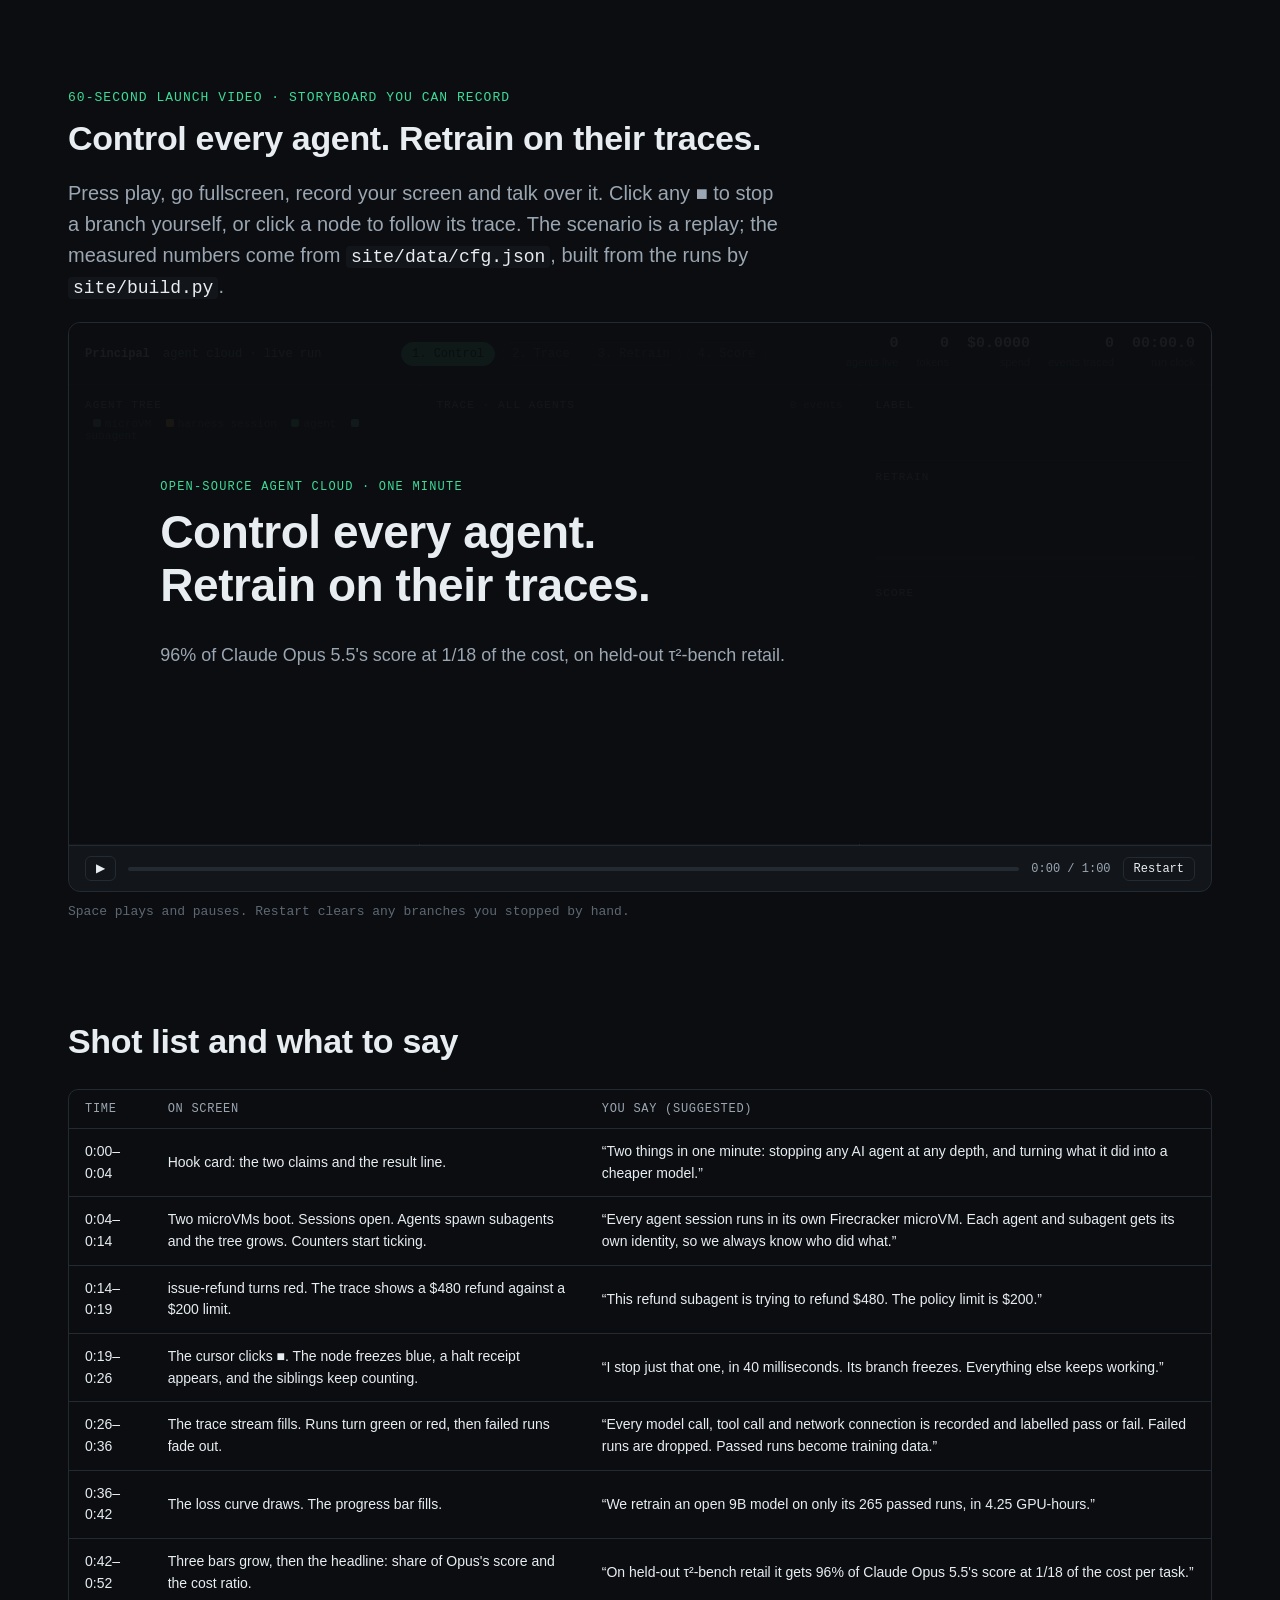
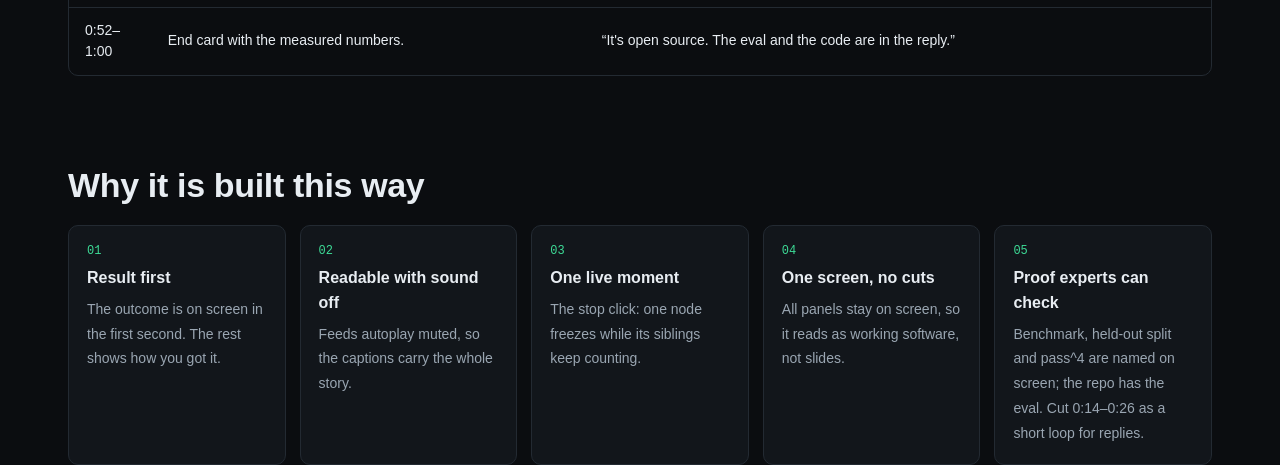
==== site/record.html @ 5d8c1bf6 "Site: investor page and 60-second run, generated from measured data site/build.py writes site/data/c" ====
<!doctype html>
<html lang="en">
<head>
  <meta charset="utf-8">
  <meta name="viewport" content="width=device-width, initial-scale=1">
  <title>Avos · 60-second launch video storyboard</title>
  <meta name="robots" content="noindex">
  <link rel="icon" href="data:image/svg+xml,%3Csvg xmlns=%22http://www.w3.org/2000/svg%22 viewBox=%220 0 16 16%22%3E%3Crect width=%2216%22 height=%2216%22 rx=%223%22 fill=%22%233ddc97%22/%3E%3C/svg%3E">
  <link rel="stylesheet" href="style.css">
</head>
<body>
<main>
  <section>
    <p class="eyebrow">60-second launch video · storyboard you can record</p>
    <h2>Control every agent. Retrain on their traces.</h2>
    <p class="lede">Press play, go fullscreen, record your screen and talk over it. Click any ■ to stop a branch yourself,
      or click a node to follow its trace. The scenario is a replay; the measured numbers come from <code>site/data/cfg.json</code>, built from the runs by <code>site/build.py</code>.</p>
    <div id="player"></div>
    <p class="hint">Space plays and pauses. Restart clears any branches you stopped by hand.</p>
  </section>
  <section>
    <h2>Shot list and what to say</h2>
    <div class="table-wrap"><table id="shots"></table></div>
  </section>
  <section class="approach">
    <h2>Why it is built this way</h2>
    <ol class="steps">
      <li><b>Result first</b><span>The outcome is on screen in the first second. The rest shows how you got it.</span></li>
      <li><b>Readable with sound off</b><span>Feeds autoplay muted, so the captions carry the whole story.</span></li>
      <li><b>One live moment</b><span>The stop click: one node freezes while its siblings keep counting.</span></li>
      <li><b>One screen, no cuts</b><span>All panels stay on screen, so it reads as working software, not slides.</span></li>
      <li><b>Proof experts can check</b><span>Benchmark, held-out split and pass^4 are named on screen; the repo has the eval. Cut 0:14–0:26 as a short loop for replies.</span></li>
    </ol>
  </section>
</main>
<script type="module">
  import { mount } from "./player.js";
  const c = await (await fetch("data/cfg.json")).json(), s = c.score;
  const X = Math.round(s.x.value * 100), Y = Math.round(s.y.value);
  const rows = [
    ["0:00–0:04", "Hook card: the two claims and the result line.", "“Two things in one minute: stopping any AI agent at any depth, and turning what it did into a cheaper model.”"],
    ["0:04–0:14", "Two microVMs boot. Sessions open. Agents spawn subagents and the tree grows. Counters start ticking.", "“Every agent session runs in its own Firecracker microVM. Each agent and subagent gets its own identity, so we always know who did what.”"],
    ["0:14–0:19", "issue-refund turns red. The trace shows a $480 refund against a $200 limit.", "“This refund subagent is trying to refund $480. The policy limit is $200.”"],
    ["0:19–0:26", "The cursor clicks ■. The node freezes blue, a halt receipt appears, and the siblings keep counting.", `“I stop just that one, in ${c.control.stop_ms_median} milliseconds. Its branch freezes. Everything else keeps working.”`],
    ["0:26–0:36", "The trace stream fills. Runs turn green or red, then failed runs fade out.", "“Every model call, tool call and network connection is recorded and labelled pass or fail. Failed runs are dropped. Passed runs become training data.”"],
    ["0:36–0:42", "The loss curve draws. The progress bar fills.", `“We retrain an open 9B model on only its ${c.retrain.runs} passed runs, in ${c.retrain.gpu_hours} GPU-hours.”`],
    ["0:42–0:52", "Three bars grow, then the headline: share of Opus's score and the cost ratio.", `“On held-out τ²-bench retail it gets ${X}% of Claude Opus 5.5's score at 1/${Y} of the cost per task.”`],
    ["0:52–1:00", "End card with the measured numbers.", "“It's open source. The eval and the code are in the reply.”"],
  ];
  document.getElementById("shots").innerHTML = `<thead><tr><th>Time</th><th>On screen</th><th>You say (suggested)</th></tr></thead><tbody>${rows.map(r => `<tr>${r.map(x => `<td style="white-space:normal;font-family:var(--sans)">${x}</td>`).join("")}</tr>`).join("")}</tbody>`;
  mount(document.getElementById("player"));
</script>
</body>
</html>
---- site/style.css ----
:root {
  --ink: #0b0d10; --panel: #12161b; --line: #232a32; --fg: #e8edf2; --fg2: #9aa6b2; --fg3: #5d6874;
  --live: #3ddc97; --halt: #5aa9ff; --bad: #ff5d5d; --opus: #c9a0ff; --mono: ui-monospace, "SF Mono", Menlo, Consolas, monospace;
  --sans: ui-sans-serif, -apple-system, "Segoe UI", Inter, Roboto, sans-serif;
}
* { box-sizing: border-box; }
[hidden] { display: none !important; }
html { scroll-behavior: smooth; }
body { margin: 0; background: var(--ink); color: var(--fg); font: 16px/1.55 var(--sans); }
a { color: inherit; }
code { font: 0.9em var(--mono); color: var(--fg); background: var(--panel); padding: 1px 5px; border-radius: 4px; }
h1, h2, h3 { line-height: 1.15; margin: 0 0 0.6em; }
h2 { font-size: clamp(24px, 3vw, 34px); letter-spacing: -0.01em; }

.nav { position: sticky; top: 0; z-index: 10; display: flex; justify-content: space-between; align-items: center;
  padding: 14px clamp(16px, 4vw, 48px); background: rgba(11, 13, 16, 0.85); backdrop-filter: blur(8px); border-bottom: 1px solid var(--line); }
.brand { font: 600 14px var(--mono); letter-spacing: 0.14em; text-transform: uppercase; text-decoration: none; }
.nav nav { display: flex; gap: 22px; font: 13px var(--mono); color: var(--fg2); }
.nav nav a { text-decoration: none; } .nav nav a:hover { color: var(--fg); }
.nav .gh { color: var(--fg); border: 1px solid var(--line); padding: 4px 10px; border-radius: 6px; }

main > section { max-width: 1240px; margin: 0 auto; padding: clamp(48px, 7vw, 96px) clamp(16px, 4vw, 48px) 0; }
.eyebrow { font: 13px var(--mono); color: var(--live); letter-spacing: 0.08em; text-transform: uppercase; margin: 0 0 14px; }
.hero h1 { font-size: clamp(38px, 6vw, 72px); letter-spacing: -0.025em; }
.lede { max-width: 720px; color: var(--fg2); font-size: clamp(17px, 1.6vw, 20px); }
.kpis { display: grid; grid-template-columns: repeat(4, 1fr); gap: 1px; background: var(--line); border: 1px solid var(--line); border-radius: 10px; overflow: hidden; margin: 36px 0 28px; }
.kpis div { background: var(--panel); padding: 18px 20px; }
.kpis b { display: block; font: 600 clamp(24px, 3vw, 34px) var(--mono); }
.kpis span { color: var(--fg2); font-size: 14px; }
.cta { display: flex; gap: 12px; flex-wrap: wrap; }
.btn { display: inline-block; background: var(--fg); color: var(--ink); padding: 11px 18px; border-radius: 8px; text-decoration: none; font-weight: 600; }
.btn.ghost { background: transparent; color: var(--fg); border: 1px solid var(--line); }
.hint { color: var(--fg3); font: 13px var(--mono); margin-top: 12px; }

.cards { display: grid; grid-template-columns: repeat(4, 1fr); gap: 14px; }
.cards article { background: var(--panel); border: 1px solid var(--line); border-radius: 10px; padding: 20px; }
.cards h3 { font: 12px var(--mono); color: var(--fg2); text-transform: uppercase; letter-spacing: 0.1em; }
.cards b { display: block; font: 600 26px var(--mono); margin-bottom: 8px; }
.cards p { color: var(--fg2); font-size: 14px; margin: 0; }
.table-wrap { overflow-x: auto; margin-top: 28px; border: 1px solid var(--line); border-radius: 10px; }
table { width: 100%; border-collapse: collapse; font-size: 14px; }
th, td { text-align: left; padding: 12px 16px; border-bottom: 1px solid var(--line); white-space: nowrap; }
th { font: 12px var(--mono); color: var(--fg2); text-transform: uppercase; letter-spacing: 0.06em; }
td { font-family: var(--mono); } td:first-child { font-family: var(--sans); }
tr.hl td { background: rgba(61, 220, 151, 0.07); }
tbody tr:last-child td { border-bottom: 0; }
.fine { color: var(--fg3); font-size: 13px; max-width: 900px; }

.steps { list-style: none; padding: 0; margin: 0; display: grid; grid-template-columns: repeat(5, 1fr); gap: 14px; counter-reset: s; }
.steps li { background: var(--panel); border: 1px solid var(--line); border-radius: 10px; padding: 18px; counter-increment: s; }
.steps li::before { content: counter(s, decimal-leading-zero); font: 12px var(--mono); color: var(--live); display: block; margin-bottom: 8px; }
.steps b { display: block; margin-bottom: 6px; } .steps span { color: var(--fg2); font-size: 14px; }
.two { display: grid; grid-template-columns: 1fr 1fr; gap: 32px; }
.two h3 { font: 12px var(--mono); color: var(--fg2); text-transform: uppercase; letter-spacing: 0.1em; }
.two ul { padding-left: 18px; margin: 0; } .two li { margin-bottom: 12px; color: var(--fg2); } .two li b { color: var(--fg); }
.repro p { color: var(--fg2); max-width: 860px; }
footer { max-width: 1240px; margin: 96px auto 0; padding: 28px clamp(16px, 4vw, 48px) 40px; border-top: 1px solid var(--line);
  display: flex; gap: 24px; flex-wrap: wrap; color: var(--fg3); font: 13px var(--mono); }

/* player */
.player { position: relative; background: var(--panel); border: 1px solid var(--line); border-radius: 12px; overflow: hidden; outline: none; font-size: 13px; }
.player:focus-visible { box-shadow: 0 0 0 2px var(--halt); }
.p-bar { display: flex; align-items: center; justify-content: space-between; gap: 16px; padding: 12px 16px; border-bottom: 1px solid var(--line); flex-wrap: wrap; }
.p-id { font: 12px var(--mono); color: var(--fg2); } .p-id b { color: var(--fg); margin-right: 6px; }
.p-beats { display: flex; gap: 6px; list-style: none; margin: 0; padding: 0; counter-reset: b; }
.p-beats li { counter-increment: b; font: 12px var(--mono); color: var(--fg3); padding: 4px 10px; border: 1px solid var(--line); border-radius: 20px; transition: 0.3s; }
.p-beats li::before { content: counter(b) ". "; }
.p-beats li.on { color: var(--ink); background: var(--live); border-color: var(--live); }
.p-counters { display: flex; gap: 18px; }
.p-counters div { text-align: right; } .p-counters span { display: block; font: 600 15px var(--mono); }
.p-counters small { color: var(--fg3); font-size: 11px; }
.p-grid { display: grid; grid-template-columns: 1fr 1.25fr 1fr; height: 460px; }
.p-panel { padding: 14px 16px; border-right: 1px solid var(--line); overflow: hidden; position: relative; }
.p-panel:last-child { border-right: 0; }
.p-panel h3, .p-sub h3 { font: 11px var(--mono); color: var(--fg2); text-transform: uppercase; letter-spacing: 0.1em; }
.p-legend { font: 11px var(--mono); color: var(--fg3); margin-bottom: 10px; }
.p-legend i { display: inline-block; width: 8px; height: 8px; border-radius: 2px; margin: 0 4px 0 8px; }
.k-microVM > .row .dot, .p-legend .k-microVM { background: #8892a0; }
.k-session > .row .dot, .p-legend .k-session { background: #f2c14e; }
.k-agent > .row .dot, .p-legend .k-agent { background: var(--live); }
.k-subagent > .row .dot, .p-legend .k-subagent { background: #7fd7c4; }
.tree, .tree ul { list-style: none; margin: 0; padding: 0; }
.tree ul { padding-left: 16px; border-left: 1px dashed var(--line); margin-left: 4px; }
.node { animation: pop 0.35s ease-out; }
.row { display: flex; align-items: center; gap: 8px; padding: 4px 6px; border-radius: 6px; cursor: pointer; }
.row:hover { background: rgba(255, 255, 255, 0.04); }
.dot { width: 9px; height: 9px; border-radius: 2px; flex: none; }
.name { font-family: var(--mono); } .kind { color: var(--fg3); font-size: 11px; margin-left: auto; }
.stop { background: none; border: 1px solid var(--line); color: var(--fg2); border-radius: 4px; font-size: 10px; width: 22px; height: 20px; cursor: pointer; }
.stop:hover { color: var(--bad); border-color: var(--bad); }
.node.bad > .row { background: rgba(255, 93, 93, 0.12); } .node.bad > .row .dot { background: var(--bad); animation: blink 0.6s infinite; }
.node.frozen > .row { background: rgba(90, 169, 255, 0.12); } .node.frozen > .row .dot { background: var(--halt); animation: none; }
.node.frozen > .row .name { color: var(--halt); }
.node.focus > .row { outline: 1px solid var(--fg2); }
.p-receipt { position: absolute; left: 16px; right: 16px; bottom: 14px; border: 1px solid var(--halt); border-radius: 8px; padding: 10px 12px;
  background: rgba(90, 169, 255, 0.08); font: 12px var(--mono); display: grid; gap: 2px; animation: pop 0.3s; }
.p-receipt b { color: var(--halt); } .p-receipt span { color: var(--fg2); }
.p-count { font-style: normal; color: var(--fg3); float: right; text-transform: none; letter-spacing: 0; }
.stream { list-style: none; margin: 0; padding: 0; font: 12px var(--mono); }
.ev { display: grid; grid-template-columns: 38px 104px 92px 1fr; gap: 8px; padding: 3px 0; border-bottom: 1px solid rgba(255, 255, 255, 0.03); animation: slide 0.25s; white-space: nowrap; overflow: hidden; }
.ev .t { color: var(--fg3); } .ev .k { color: var(--live); } .ev .who { color: var(--fg); overflow: hidden; text-overflow: ellipsis; }
.ev .note { color: var(--fg2); overflow: hidden; text-overflow: ellipsis; }
.kind-authz-decision .k { color: #f2c14e; }
.ev.bad .k, .ev.bad .note { color: var(--bad); } .ev.halt .k, .ev.halt .note { color: var(--halt); }
.p-right { display: grid; grid-template-rows: auto auto 1fr; gap: 10px; }
.p-sub { border-bottom: 1px solid var(--line); padding-bottom: 10px; } .p-sub:last-child { border: 0; }
.runs { display: grid; grid-template-columns: repeat(20, 1fr); gap: 3px; min-height: 26px; }
.runs i { aspect-ratio: 1; border-radius: 2px; animation: pop 0.2s; transition: opacity 0.8s; }
.runs .pass { background: var(--live); } .runs .fail { background: var(--bad); }
.runs.drop .fail { opacity: 0.12; }
.p-note { color: var(--fg3); font: 11px var(--mono); margin: 6px 0 0; }
.loss { width: 100%; height: 60px; } .loss path { fill: none; stroke: var(--live); stroke-width: 1.5; vector-effect: non-scaling-stroke; }
.prog { height: 4px; background: var(--line); border-radius: 2px; overflow: hidden; } .prog i { display: block; height: 100%; background: var(--live); width: 0; transition: width 0.2s linear; }
.bars { display: grid; gap: 8px; }
.bar { display: grid; grid-template-columns: 1fr auto; gap: 2px 8px; font-size: 12px; }
.bar .l { color: var(--fg2); } .bar .v { font-family: var(--mono); }
.bar i { grid-column: 1 / -1; height: 10px; border-radius: 3px; background: var(--fg3); width: 0; transition: width 0.15s linear; }
.b-retrained i { background: var(--live); } .b-opus i { background: var(--opus); }
.p-head { margin: 12px 0 0; font-size: 15px; } .p-head b { font-family: var(--mono); color: var(--live); }
.p-overlay { position: absolute; inset: 0 0 47px 0; z-index: 3; cursor: pointer; display: flex; flex-direction: column; justify-content: center; padding: 6% 8%;
  background: rgba(11, 13, 16, 0.94); animation: fade 0.4s; }
.p-overlay small { font: 12px var(--mono); color: var(--live); text-transform: uppercase; letter-spacing: 0.1em; }
.p-overlay h2 { font-size: clamp(26px, 4vw, 46px); margin: 12px 0; }
.p-overlay p, .p-overlay li { color: var(--fg2); font-size: clamp(14px, 1.4vw, 18px); }
.p-overlay ul { padding-left: 18px; } .p-overlay li b { color: var(--fg); font-family: var(--mono); }
.p-overlay .src { font: 13px var(--mono); color: var(--fg3); }
.p-cursor { position: absolute; z-index: 4; top: 0; left: 0; width: 18px; height: 18px; border-radius: 50%; border: 2px solid var(--fg);
  background: rgba(255, 255, 255, 0.25); transition: transform 0.85s cubic-bezier(.2, .8, .2, 1); pointer-events: none; }
.p-cursor.click { box-shadow: 0 0 0 10px rgba(90, 169, 255, 0.35); }
.p-ctl { display: flex; align-items: center; gap: 12px; padding: 10px 16px; border-top: 1px solid var(--line); font: 12px var(--mono); color: var(--fg2); }
.p-ctl button { background: none; border: 1px solid var(--line); color: var(--fg); border-radius: 6px; padding: 4px 10px; cursor: pointer; font: inherit; }
.p-track { flex: 1; height: 4px; background: var(--line); border-radius: 2px; overflow: hidden; } .p-track i { display: block; height: 100%; background: var(--fg2); width: 0; }

@keyframes pop { from { opacity: 0; transform: scale(0.96); } }
@keyframes slide { from { opacity: 0; transform: translateY(-4px); } }
@keyframes fade { from { opacity: 0; } }
@keyframes blink { 50% { opacity: 0.3; } }

@media (max-width: 980px) {
  .kpis, .cards { grid-template-columns: 1fr 1fr; } .steps { grid-template-columns: 1fr; } .two { grid-template-columns: 1fr; }
  .p-grid { grid-template-columns: 1fr; height: auto; } .p-panel { border-right: 0; border-bottom: 1px solid var(--line); height: 300px; }
  .p-counters { display: none; } .nav nav a:not(.gh) { display: none; }
}
@media (prefers-reduced-motion: reduce) { * { animation: none !important; transition: none !important; } }
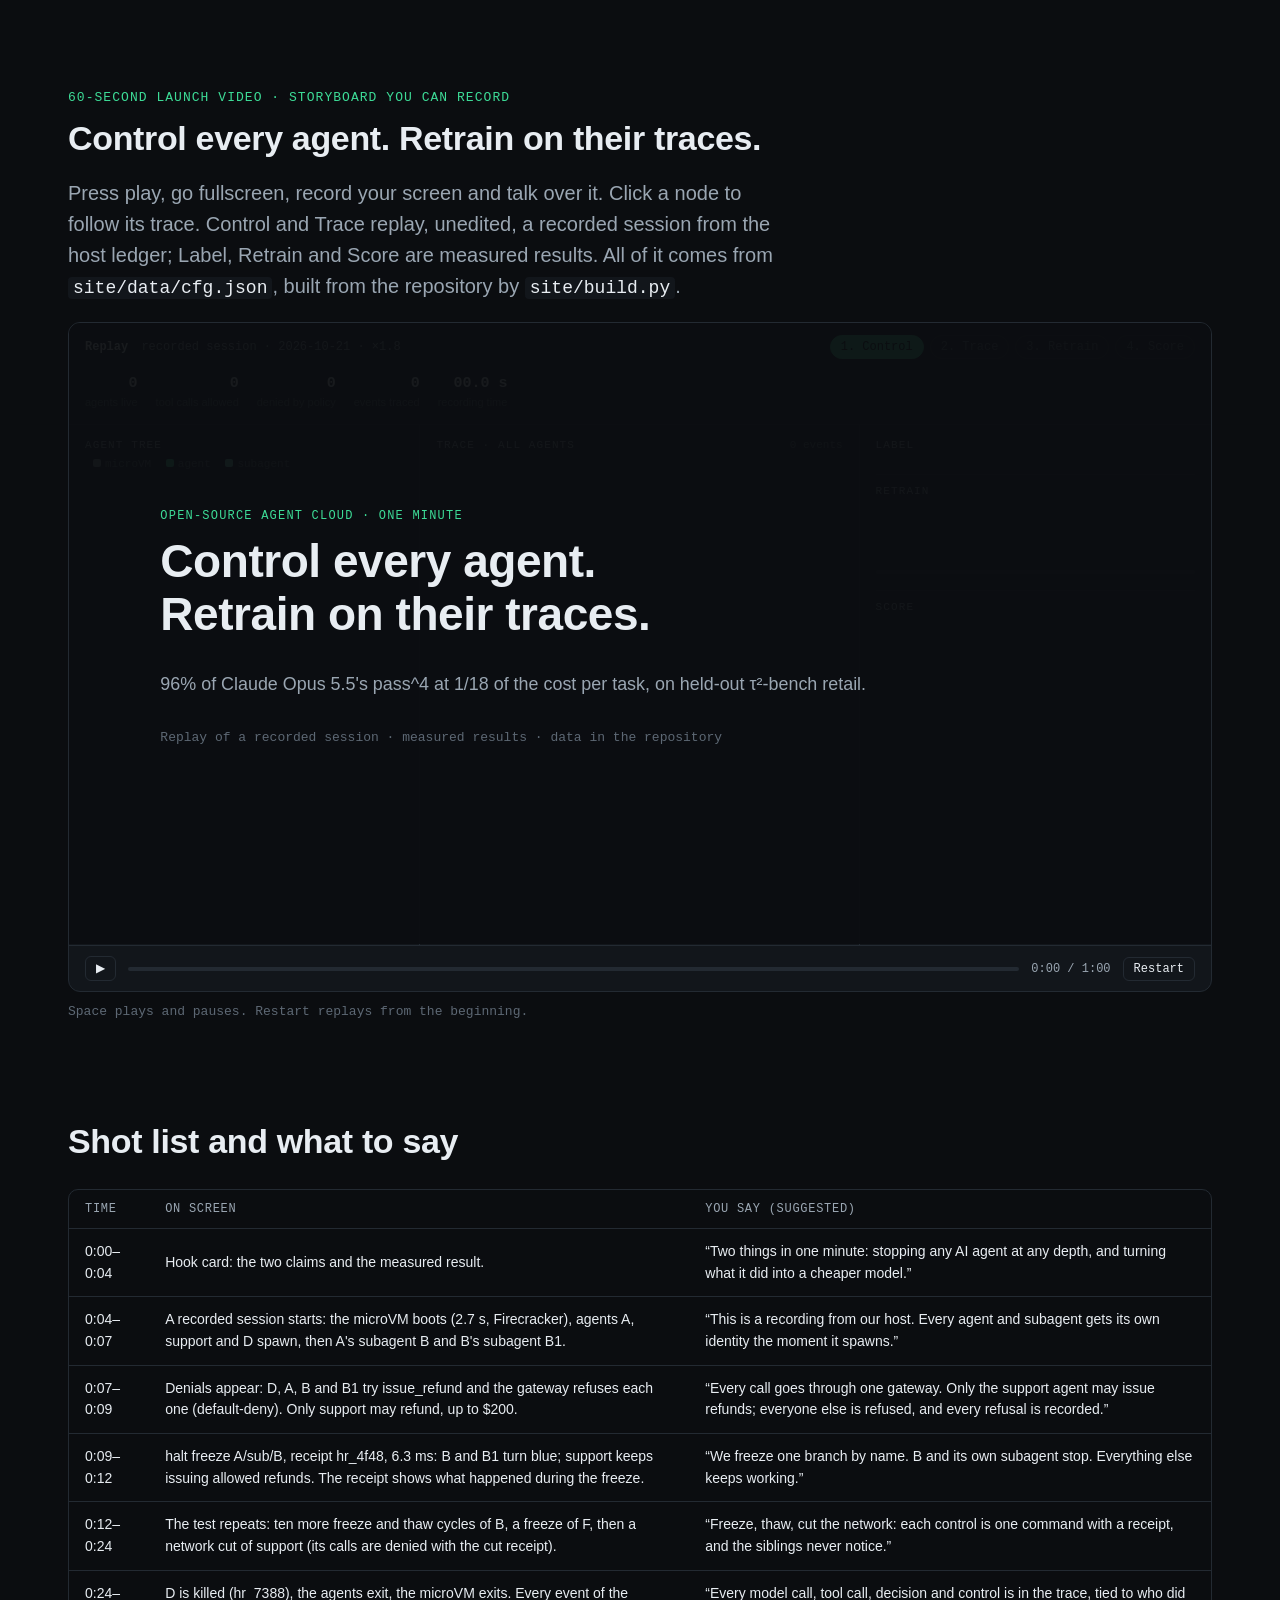
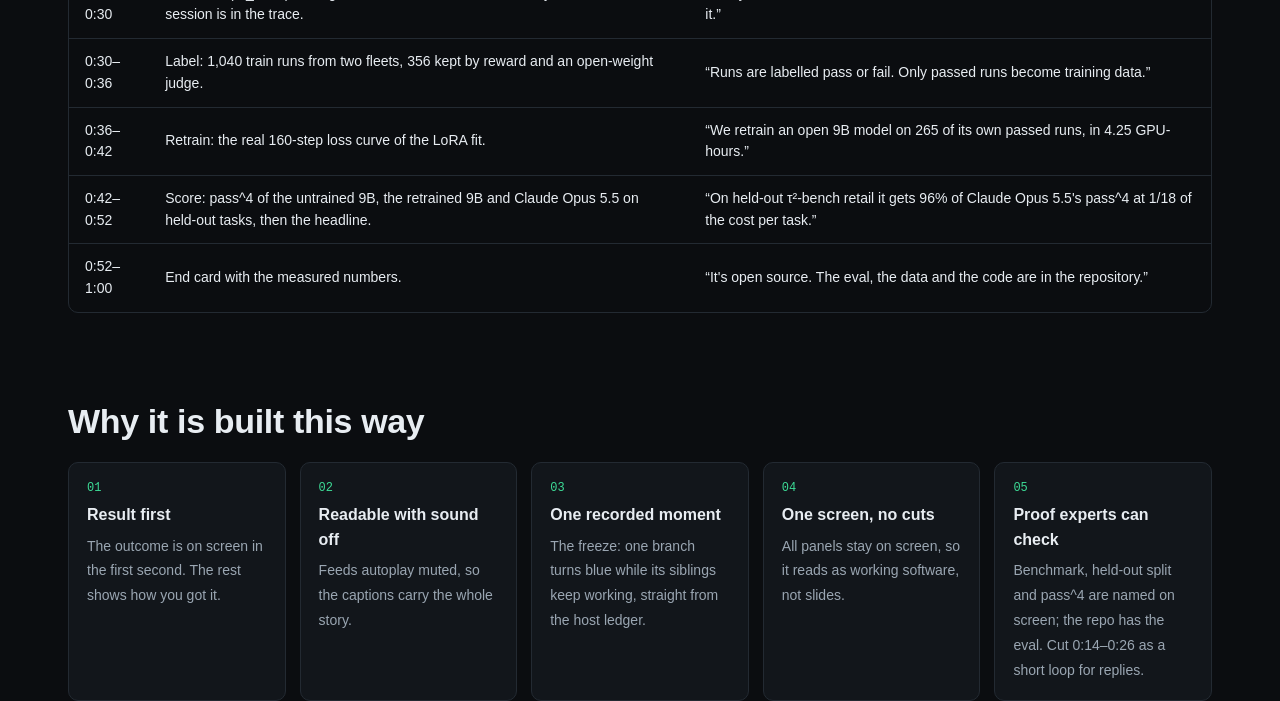
==== commit 1824ce43: "Site: replay a recorded session instead of a scripted one Control and Trace now replay, unedited, th" ====
--- a/site/record.html
+++ b/site/record.html
@@ -13,10 +13,9 @@
   <section>
     <p class="eyebrow">60-second launch video · storyboard you can record</p>
     <h2>Control every agent. Retrain on their traces.</h2>
-    <p class="lede">Press play, go fullscreen, record your screen and talk over it. Click any ■ to stop a branch yourself,
-      or click a node to follow its trace. The scenario is a replay; the measured numbers come from <code>site/data/cfg.json</code>, built from the runs by <code>site/build.py</code>.</p>
+    <p class="lede">Press play, go fullscreen, record your screen and talk over it. Click a node to follow its trace. Control and Trace replay, unedited, a recorded session from the host ledger; Label, Retrain and Score are measured results. All of it comes from <code>site/data/cfg.json</code>, built from the repository by <code>site/build.py</code>.</p>
     <div id="player"></div>
-    <p class="hint">Space plays and pauses. Restart clears any branches you stopped by hand.</p>
+    <p class="hint">Space plays and pauses. Restart replays from the beginning.</p>
   </section>
   <section>
     <h2>Shot list and what to say</h2>
@@ -27,7 +26,7 @@
     <ol class="steps">
       <li><b>Result first</b><span>The outcome is on screen in the first second. The rest shows how you got it.</span></li>
       <li><b>Readable with sound off</b><span>Feeds autoplay muted, so the captions carry the whole story.</span></li>
-      <li><b>One live moment</b><span>The stop click: one node freezes while its siblings keep counting.</span></li>
+      <li><b>One recorded moment</b><span>The freeze: one branch turns blue while its siblings keep working, straight from the host ledger.</span></li>
       <li><b>One screen, no cuts</b><span>All panels stay on screen, so it reads as working software, not slides.</span></li>
       <li><b>Proof experts can check</b><span>Benchmark, held-out split and pass^4 are named on screen; the repo has the eval. Cut 0:14–0:26 as a short loop for replies.</span></li>
     </ol>
@@ -38,14 +37,16 @@
   const c = await (await fetch("data/cfg.json")).json(), s = c.score;
   const X = Math.round(s.x.value * 100), Y = Math.round(s.y.value);
   const rows = [
-    ["0:00–0:04", "Hook card: the two claims and the result line.", "“Two things in one minute: stopping any AI agent at any depth, and turning what it did into a cheaper model.”"],
-    ["0:04–0:14", "Two microVMs boot. Sessions open. Agents spawn subagents and the tree grows. Counters start ticking.", "“Every agent session runs in its own Firecracker microVM. Each agent and subagent gets its own identity, so we always know who did what.”"],
-    ["0:14–0:19", "issue-refund turns red. The trace shows a $480 refund against a $200 limit.", "“This refund subagent is trying to refund $480. The policy limit is $200.”"],
-    ["0:19–0:26", "The cursor clicks ■. The node freezes blue, a halt receipt appears, and the siblings keep counting.", `“I stop just that one, in ${c.control.stop_ms_median} milliseconds. Its branch freezes. Everything else keeps working.”`],
-    ["0:26–0:36", "The trace stream fills. Runs turn green or red, then failed runs fade out.", "“Every model call, tool call and network connection is recorded and labelled pass or fail. Failed runs are dropped. Passed runs become training data.”"],
-    ["0:36–0:42", "The loss curve draws. The progress bar fills.", `“We retrain an open 9B model on only its ${c.retrain.runs} passed runs, in ${c.retrain.gpu_hours} GPU-hours.”`],
-    ["0:42–0:52", "Three bars grow, then the headline: share of Opus's score and the cost ratio.", `“On held-out τ²-bench retail it gets ${X}% of Claude Opus 5.5's score at 1/${Y} of the cost per task.”`],
-    ["0:52–1:00", "End card with the measured numbers.", "“It's open source. The eval and the code are in the reply.”"],
+    ["0:00–0:04", "Hook card: the two claims and the measured result.", `“Two things in one minute: stopping any AI agent at any depth, and turning what it did into a cheaper model.”`],
+    ["0:04–0:07", "A recorded session starts: the microVM boots (2.7 s, Firecracker), agents A, support and D spawn, then A's subagent B and B's subagent B1.", "“This is a recording from our host. Every agent and subagent gets its own identity the moment it spawns.”"],
+    ["0:07–0:09", "Denials appear: D, A, B and B1 try issue_refund and the gateway refuses each one (default-deny). Only support may refund, up to $200.", "“Every call goes through one gateway. Only the support agent may issue refunds; everyone else is refused, and every refusal is recorded.”"],
+    ["0:09–0:12", "halt freeze A/sub/B, receipt hr_4f48, 6.3 ms: B and B1 turn blue; support keeps issuing allowed refunds. The receipt shows what happened during the freeze.", "“We freeze one branch by name. B and its own subagent stop. Everything else keeps working.”"],
+    ["0:12–0:24", "The test repeats: ten more freeze and thaw cycles of B, a freeze of F, then a network cut of support (its calls are denied with the cut receipt).", "“Freeze, thaw, cut the network: each control is one command with a receipt, and the siblings never notice.”"],
+    ["0:24–0:30", "D is killed (hr_7388), the agents exit, the microVM exits. Every event of the session is in the trace.", "“Every model call, tool call, decision and control is in the trace, tied to who did it.”"],
+    ["0:30–0:36", "Label: 1,040 train runs from two fleets, 356 kept by reward and an open-weight judge.", "“Runs are labelled pass or fail. Only passed runs become training data.”"],
+    ["0:36–0:42", "Retrain: the real 160-step loss curve of the LoRA fit.", `“We retrain an open 9B model on ${c.retrain.runs} of its own passed runs, in ${c.retrain.gpu_hours} GPU-hours.”`],
+    ["0:42–0:52", "Score: pass^4 of the untrained 9B, the retrained 9B and Claude Opus 5.5 on held-out tasks, then the headline.", `“On held-out τ²-bench retail it gets ${X}% of Claude Opus 5.5's pass^4 at 1/${Y} of the cost per task.”`],
+    ["0:52–1:00", "End card with the measured numbers.", "“It's open source. The eval, the data and the code are in the repository.”"],
   ];
   document.getElementById("shots").innerHTML = `<thead><tr><th>Time</th><th>On screen</th><th>You say (suggested)</th></tr></thead><tbody>${rows.map(r => `<tr>${r.map(x => `<td style="white-space:normal;font-family:var(--sans)">${x}</td>`).join("")}</tr>`).join("")}</tbody>`;
   mount(document.getElementById("player"));
--- a/site/style.css
+++ b/site/style.css
@@ -69,7 +69,7 @@
 .p-counters { display: flex; gap: 18px; }
 .p-counters div { text-align: right; } .p-counters span { display: block; font: 600 15px var(--mono); }
 .p-counters small { color: var(--fg3); font-size: 11px; }
-.p-grid { display: grid; grid-template-columns: 1fr 1.25fr 1fr; height: 460px; }
+.p-grid { display: grid; grid-template-columns: 1fr 1.25fr 1fr; height: 520px; }
 .p-panel { padding: 14px 16px; border-right: 1px solid var(--line); overflow: hidden; position: relative; }
 .p-panel:last-child { border-right: 0; }
 .p-panel h3, .p-sub h3 { font: 11px var(--mono); color: var(--fg2); text-transform: uppercase; letter-spacing: 0.1em; }
@@ -88,7 +88,9 @@
 .name { font-family: var(--mono); } .kind { color: var(--fg3); font-size: 11px; margin-left: auto; }
 .stop { background: none; border: 1px solid var(--line); color: var(--fg2); border-radius: 4px; font-size: 10px; width: 22px; height: 20px; cursor: pointer; }
 .stop:hover { color: var(--bad); border-color: var(--bad); }
-.node.bad > .row { background: rgba(255, 93, 93, 0.12); } .node.bad > .row .dot { background: var(--bad); animation: blink 0.6s infinite; }
+.node.bad > .row .dot { animation: deny 0.9s ease-out; }
+.node.exited > .row { opacity: 0.4; } .node.exited > .row .kind::after { content: " · exited"; }
+.node.cut > .row { background: rgba(242, 193, 78, 0.12); } .node.cut > .row .dot { background: #f2c14e; }
 .node.frozen > .row { background: rgba(90, 169, 255, 0.12); } .node.frozen > .row .dot { background: var(--halt); animation: none; }
 .node.frozen > .row .name { color: var(--halt); }
 .node.focus > .row { outline: 1px solid var(--fg2); }
@@ -97,13 +99,17 @@
 .p-receipt b { color: var(--halt); } .p-receipt span { color: var(--fg2); }
 .p-count { font-style: normal; color: var(--fg3); float: right; text-transform: none; letter-spacing: 0; }
 .stream { list-style: none; margin: 0; padding: 0; font: 12px var(--mono); }
-.ev { display: grid; grid-template-columns: 38px 104px 92px 1fr; gap: 8px; padding: 3px 0; border-bottom: 1px solid rgba(255, 255, 255, 0.03); animation: slide 0.25s; white-space: nowrap; overflow: hidden; }
+.ev { display: grid; grid-template-columns: 34px 100px 58px 1fr; gap: 8px; padding: 3px 0; border-bottom: 1px solid rgba(255, 255, 255, 0.03); animation: slide 0.25s; white-space: nowrap; overflow: hidden; }
 .ev .t { color: var(--fg3); } .ev .k { color: var(--live); } .ev .who { color: var(--fg); overflow: hidden; text-overflow: ellipsis; }
 .ev .note { color: var(--fg2); overflow: hidden; text-overflow: ellipsis; }
 .kind-authz-decision .k { color: #f2c14e; }
 .ev.bad .k, .ev.bad .note { color: var(--bad); } .ev.halt .k, .ev.halt .note { color: var(--halt); }
 .p-right { display: grid; grid-template-rows: auto auto 1fr; gap: 10px; }
 .p-sub { border-bottom: 1px solid var(--line); padding-bottom: 10px; } .p-sub:last-child { border: 0; }
+.lab { display: grid; gap: 8px; }
+.lrow { display: grid; grid-template-columns: 1fr auto; gap: 3px 8px; font-size: 12px; } .lrow .l { color: var(--fg2); } .lrow .v { font-family: var(--mono); }
+.lbar { grid-column: 1 / -1; display: flex; height: 10px; border-radius: 3px; overflow: hidden; background: var(--line); }
+.lbar i { display: block; height: 100%; width: 0; transition: width 0.15s linear; } .lbar .kept { background: var(--live); } .lbar .drop { background: rgba(255, 93, 93, 0.45); }
 .runs { display: grid; grid-template-columns: repeat(20, 1fr); gap: 3px; min-height: 26px; }
 .runs i { aspect-ratio: 1; border-radius: 2px; animation: pop 0.2s; transition: opacity 0.8s; }
 .runs .pass { background: var(--live); } .runs .fail { background: var(--bad); }
@@ -134,7 +140,7 @@
 @keyframes pop { from { opacity: 0; transform: scale(0.96); } }
 @keyframes slide { from { opacity: 0; transform: translateY(-4px); } }
 @keyframes fade { from { opacity: 0; } }
-@keyframes blink { 50% { opacity: 0.3; } }
+@keyframes deny { from { background: var(--bad); box-shadow: 0 0 0 3px rgba(255, 93, 93, 0.35); } }
 
 @media (max-width: 980px) {
   .kpis, .cards { grid-template-columns: 1fr 1fr; } .steps { grid-template-columns: 1fr; } .two { grid-template-columns: 1fr; }
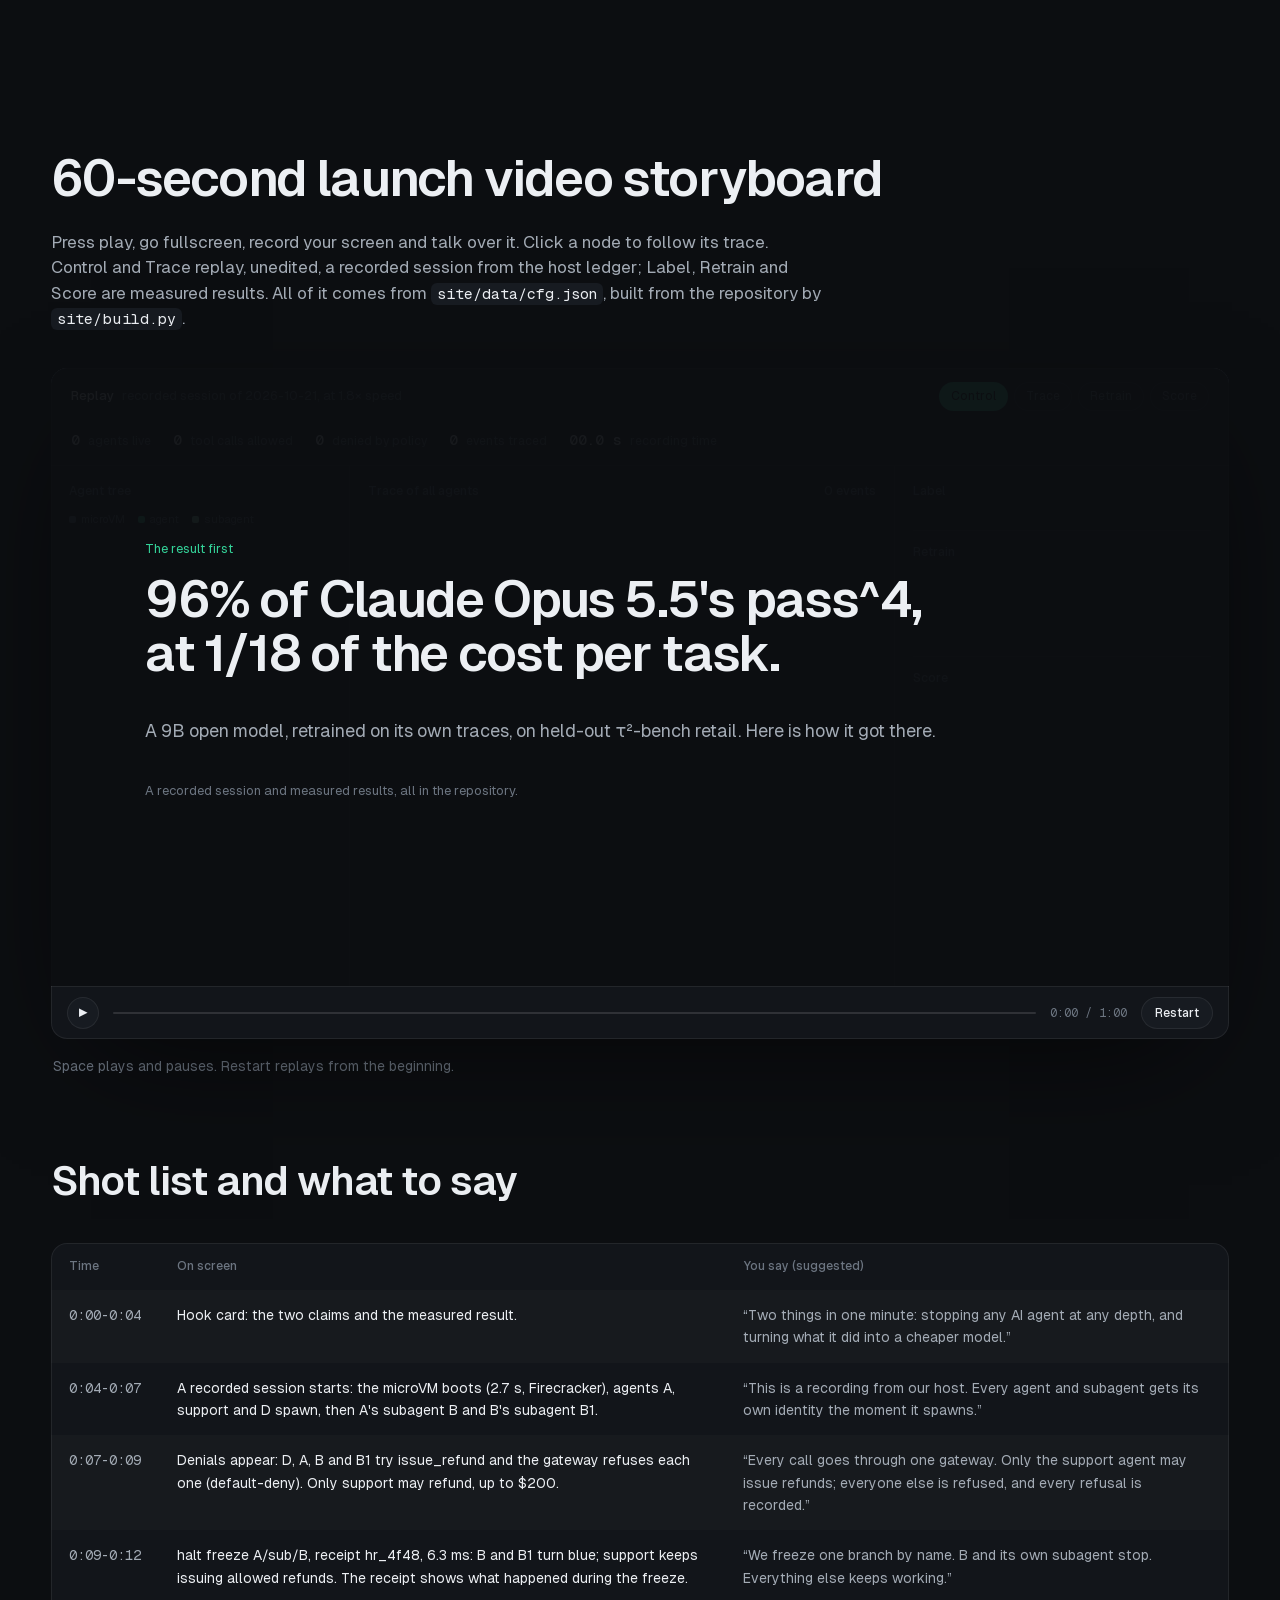
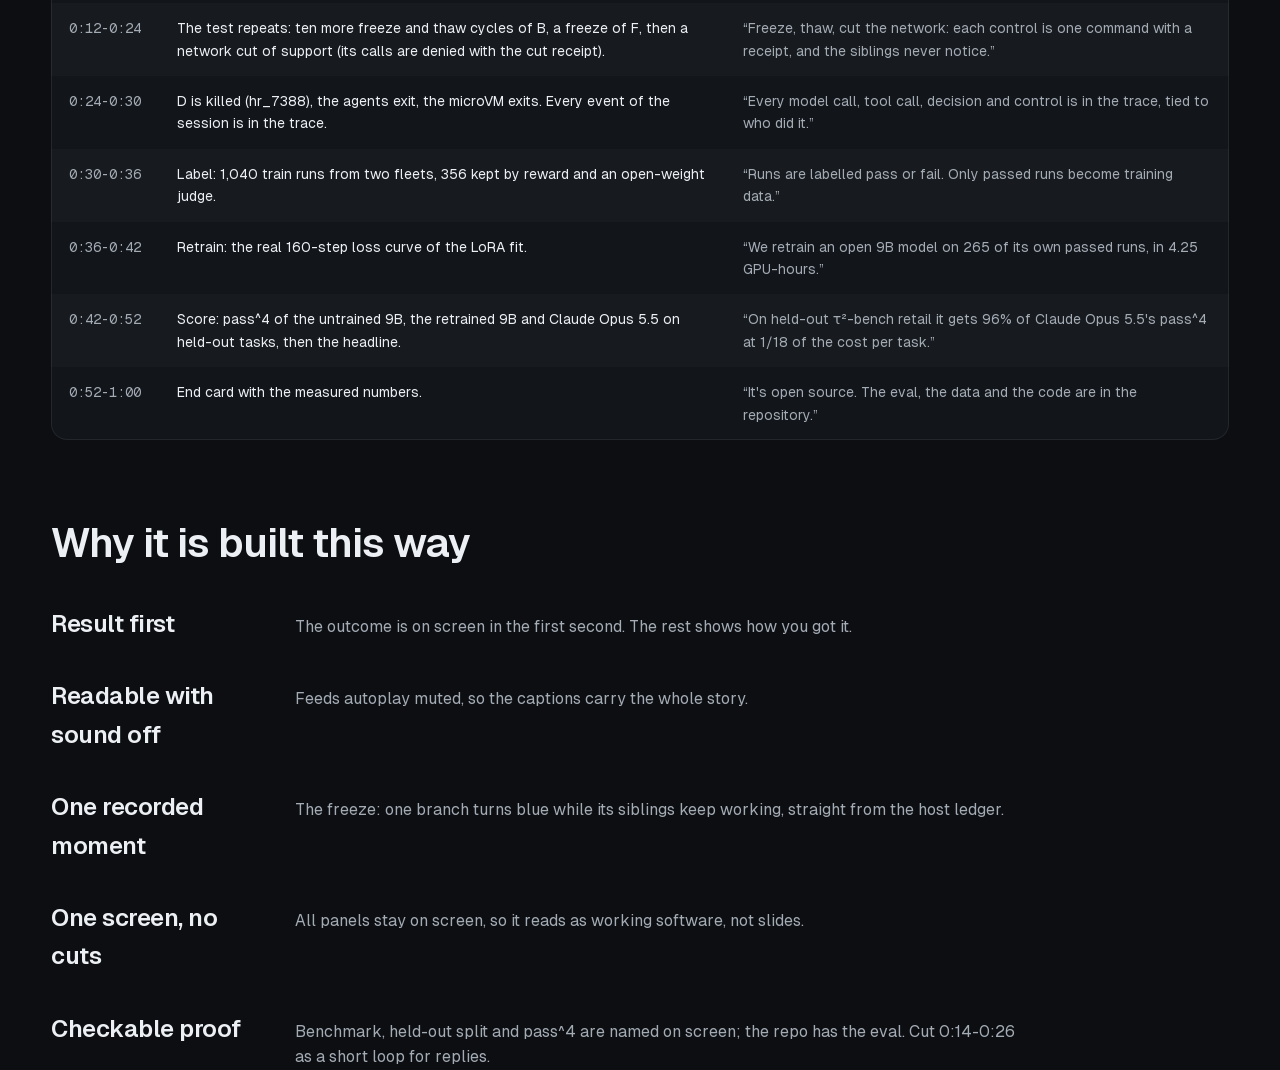
==== commit 766b6fa4: "Site: visual redesign (Geist, one accent, bento results, quieter player) Hero cut to headline, one l" ====
--- a/site/record.html
+++ b/site/record.html
@@ -6,29 +6,29 @@
   <title>Avos · 60-second launch video storyboard</title>
   <meta name="robots" content="noindex">
   <link rel="icon" href="data:image/svg+xml,%3Csvg xmlns=%22http://www.w3.org/2000/svg%22 viewBox=%220 0 16 16%22%3E%3Crect width=%2216%22 height=%2216%22 rx=%223%22 fill=%22%233ddc97%22/%3E%3C/svg%3E">
+  <link rel="preload" href="fonts/Geist-Variable.woff2" as="font" type="font/woff2" crossorigin>
   <link rel="stylesheet" href="style.css">
 </head>
-<body>
+<body class="rec">
 <main>
   <section>
-    <p class="eyebrow">60-second launch video · storyboard you can record</p>
-    <h2>Control every agent. Retrain on their traces.</h2>
+    <h1 class="rec-title">60-second launch video storyboard</h1>
     <p class="lede">Press play, go fullscreen, record your screen and talk over it. Click a node to follow its trace. Control and Trace replay, unedited, a recorded session from the host ledger; Label, Retrain and Score are measured results. All of it comes from <code>site/data/cfg.json</code>, built from the repository by <code>site/build.py</code>.</p>
     <div id="player"></div>
-    <p class="hint">Space plays and pauses. Restart replays from the beginning.</p>
+    <p class="caption">Space plays and pauses. Restart replays from the beginning.</p>
   </section>
   <section>
     <h2>Shot list and what to say</h2>
     <div class="table-wrap"><table id="shots"></table></div>
   </section>
-  <section class="approach">
+  <section class="why">
     <h2>Why it is built this way</h2>
-    <ol class="steps">
+    <ol class="loop">
       <li><b>Result first</b><span>The outcome is on screen in the first second. The rest shows how you got it.</span></li>
       <li><b>Readable with sound off</b><span>Feeds autoplay muted, so the captions carry the whole story.</span></li>
       <li><b>One recorded moment</b><span>The freeze: one branch turns blue while its siblings keep working, straight from the host ledger.</span></li>
       <li><b>One screen, no cuts</b><span>All panels stay on screen, so it reads as working software, not slides.</span></li>
-      <li><b>Proof experts can check</b><span>Benchmark, held-out split and pass^4 are named on screen; the repo has the eval. Cut 0:14–0:26 as a short loop for replies.</span></li>
+      <li><b>Checkable proof</b><span>Benchmark, held-out split and pass^4 are named on screen; the repo has the eval. Cut 0:14-0:26 as a short loop for replies.</span></li>
     </ol>
   </section>
 </main>
@@ -37,18 +37,18 @@
   const c = await (await fetch("data/cfg.json")).json(), s = c.score;
   const X = Math.round(s.x.value * 100), Y = Math.round(s.y.value);
   const rows = [
-    ["0:00–0:04", "Hook card: the two claims and the measured result.", `“Two things in one minute: stopping any AI agent at any depth, and turning what it did into a cheaper model.”`],
-    ["0:04–0:07", "A recorded session starts: the microVM boots (2.7 s, Firecracker), agents A, support and D spawn, then A's subagent B and B's subagent B1.", "“This is a recording from our host. Every agent and subagent gets its own identity the moment it spawns.”"],
-    ["0:07–0:09", "Denials appear: D, A, B and B1 try issue_refund and the gateway refuses each one (default-deny). Only support may refund, up to $200.", "“Every call goes through one gateway. Only the support agent may issue refunds; everyone else is refused, and every refusal is recorded.”"],
-    ["0:09–0:12", "halt freeze A/sub/B, receipt hr_4f48, 6.3 ms: B and B1 turn blue; support keeps issuing allowed refunds. The receipt shows what happened during the freeze.", "“We freeze one branch by name. B and its own subagent stop. Everything else keeps working.”"],
-    ["0:12–0:24", "The test repeats: ten more freeze and thaw cycles of B, a freeze of F, then a network cut of support (its calls are denied with the cut receipt).", "“Freeze, thaw, cut the network: each control is one command with a receipt, and the siblings never notice.”"],
-    ["0:24–0:30", "D is killed (hr_7388), the agents exit, the microVM exits. Every event of the session is in the trace.", "“Every model call, tool call, decision and control is in the trace, tied to who did it.”"],
-    ["0:30–0:36", "Label: 1,040 train runs from two fleets, 356 kept by reward and an open-weight judge.", "“Runs are labelled pass or fail. Only passed runs become training data.”"],
-    ["0:36–0:42", "Retrain: the real 160-step loss curve of the LoRA fit.", `“We retrain an open 9B model on ${c.retrain.runs} of its own passed runs, in ${c.retrain.gpu_hours} GPU-hours.”`],
-    ["0:42–0:52", "Score: pass^4 of the untrained 9B, the retrained 9B and Claude Opus 5.5 on held-out tasks, then the headline.", `“On held-out τ²-bench retail it gets ${X}% of Claude Opus 5.5's pass^4 at 1/${Y} of the cost per task.”`],
-    ["0:52–1:00", "End card with the measured numbers.", "“It's open source. The eval, the data and the code are in the repository.”"],
+    ["0:00-0:04", "Hook card: the two claims and the measured result.", `“Two things in one minute: stopping any AI agent at any depth, and turning what it did into a cheaper model.”`],
+    ["0:04-0:07", "A recorded session starts: the microVM boots (2.7 s, Firecracker), agents A, support and D spawn, then A's subagent B and B's subagent B1.", "“This is a recording from our host. Every agent and subagent gets its own identity the moment it spawns.”"],
+    ["0:07-0:09", "Denials appear: D, A, B and B1 try issue_refund and the gateway refuses each one (default-deny). Only support may refund, up to $200.", "“Every call goes through one gateway. Only the support agent may issue refunds; everyone else is refused, and every refusal is recorded.”"],
+    ["0:09-0:12", "halt freeze A/sub/B, receipt hr_4f48, 6.3 ms: B and B1 turn blue; support keeps issuing allowed refunds. The receipt shows what happened during the freeze.", "“We freeze one branch by name. B and its own subagent stop. Everything else keeps working.”"],
+    ["0:12-0:24", "The test repeats: ten more freeze and thaw cycles of B, a freeze of F, then a network cut of support (its calls are denied with the cut receipt).", "“Freeze, thaw, cut the network: each control is one command with a receipt, and the siblings never notice.”"],
+    ["0:24-0:30", "D is killed (hr_7388), the agents exit, the microVM exits. Every event of the session is in the trace.", "“Every model call, tool call, decision and control is in the trace, tied to who did it.”"],
+    ["0:30-0:36", "Label: 1,040 train runs from two fleets, 356 kept by reward and an open-weight judge.", "“Runs are labelled pass or fail. Only passed runs become training data.”"],
+    ["0:36-0:42", "Retrain: the real 160-step loss curve of the LoRA fit.", `“We retrain an open 9B model on ${c.retrain.runs} of its own passed runs, in ${c.retrain.gpu_hours} GPU-hours.”`],
+    ["0:42-0:52", "Score: pass^4 of the untrained 9B, the retrained 9B and Claude Opus 5.5 on held-out tasks, then the headline.", `“On held-out τ²-bench retail it gets ${X}% of Claude Opus 5.5's pass^4 at 1/${Y} of the cost per task.”`],
+    ["0:52-1:00", "End card with the measured numbers.", "“It's open source. The eval, the data and the code are in the repository.”"],
   ];
-  document.getElementById("shots").innerHTML = `<thead><tr><th>Time</th><th>On screen</th><th>You say (suggested)</th></tr></thead><tbody>${rows.map(r => `<tr>${r.map(x => `<td style="white-space:normal;font-family:var(--sans)">${x}</td>`).join("")}</tr>`).join("")}</tbody>`;
+  document.getElementById("shots").innerHTML = `<thead><tr><th>Time</th><th>On screen</th><th>You say (suggested)</th></tr></thead><tbody>${rows.map(r => `<tr>${r.map(x => `<td>${x}</td>`).join("")}</tr>`).join("")}</tbody>`;
   mount(document.getElementById("player"));
 </script>
 </body>
--- a/site/style.css
+++ b/site/style.css
@@ -1,150 +1,197 @@
+/* Radius rule: panels and tiles 16px, inner rows 10px, every clickable control fully rounded. One accent (--accent);
+   --deny and --halt appear only inside the replay, where they mark a policy denial and a control. */
+@font-face { font-family: "Geist"; src: url("fonts/Geist-Variable.woff2") format("woff2"); font-weight: 100 900; font-display: swap; }
+@font-face { font-family: "Geist Mono"; src: url("fonts/GeistMono-Variable.woff2") format("woff2"); font-weight: 100 900; font-display: swap; }
+
 :root {
-  --ink: #0b0d10; --panel: #12161b; --line: #232a32; --fg: #e8edf2; --fg2: #9aa6b2; --fg3: #5d6874;
-  --live: #3ddc97; --halt: #5aa9ff; --bad: #ff5d5d; --opus: #c9a0ff; --mono: ui-monospace, "SF Mono", Menlo, Consolas, monospace;
-  --sans: ui-sans-serif, -apple-system, "Segoe UI", Inter, Roboto, sans-serif;
+  --ink: #0c0e11; --surface: #12151a; --raised: #171b21; --line: rgba(255, 255, 255, 0.07); --line2: rgba(255, 255, 255, 0.12);
+  --fg: #eceff3; --fg2: #a3abb5; --fg3: #6c7581; --accent: #34d399; --deny: #f2766f; --halt: #7aa6ff;
+  --sans: "Geist", ui-sans-serif, system-ui, sans-serif; --mono: "Geist Mono", ui-monospace, Menlo, monospace;
+  --ease: cubic-bezier(0.16, 1, 0.3, 1);
 }
 * { box-sizing: border-box; }
 [hidden] { display: none !important; }
-html { scroll-behavior: smooth; }
-body { margin: 0; background: var(--ink); color: var(--fg); font: 16px/1.55 var(--sans); }
-a { color: inherit; }
-code { font: 0.9em var(--mono); color: var(--fg); background: var(--panel); padding: 1px 5px; border-radius: 4px; }
-h1, h2, h3 { line-height: 1.15; margin: 0 0 0.6em; }
-h2 { font-size: clamp(24px, 3vw, 34px); letter-spacing: -0.01em; }
+html { scroll-behavior: smooth; scroll-padding-top: 72px; }
+body { margin: 0; background: var(--ink); color: var(--fg); font: 16px/1.6 var(--sans); -webkit-font-smoothing: antialiased; }
+a { color: inherit; text-decoration: none; }
+code { font: 0.88em var(--mono); color: var(--fg); background: var(--raised); padding: 2px 6px; border-radius: 6px; }
+h1, h2, h3 { margin: 0; font-weight: 600; }
+h2 { font-size: clamp(28px, 3.2vw, 42px); line-height: 1.1; letter-spacing: -0.025em; margin-bottom: 40px; max-width: 20ch; }
+h3 { font-size: 14px; font-weight: 500; color: var(--fg2); letter-spacing: 0; }
+::selection { background: rgba(52, 211, 153, 0.3); }
+:focus-visible { outline: 2px solid var(--accent); outline-offset: 3px; border-radius: 8px; }
 
-.nav { position: sticky; top: 0; z-index: 10; display: flex; justify-content: space-between; align-items: center;
-  padding: 14px clamp(16px, 4vw, 48px); background: rgba(11, 13, 16, 0.85); backdrop-filter: blur(8px); border-bottom: 1px solid var(--line); }
-.brand { font: 600 14px var(--mono); letter-spacing: 0.14em; text-transform: uppercase; text-decoration: none; }
-.nav nav { display: flex; gap: 22px; font: 13px var(--mono); color: var(--fg2); }
-.nav nav a { text-decoration: none; } .nav nav a:hover { color: var(--fg); }
-.nav .gh { color: var(--fg); border: 1px solid var(--line); padding: 4px 10px; border-radius: 6px; }
+.nav { position: sticky; top: 0; z-index: 20; height: 64px; display: flex; align-items: center; justify-content: space-between;
+  padding: 0 clamp(20px, 4vw, 56px); background: rgba(12, 14, 17, 0.78); backdrop-filter: blur(14px) saturate(140%);
+  border-bottom: 1px solid var(--line); }
+.brand { display: flex; align-items: center; gap: 10px; font-weight: 600; font-size: 17px; letter-spacing: -0.01em; }
+.mark { width: 14px; height: 14px; border-radius: 4px; background: var(--accent); }
+.nav nav { display: flex; align-items: center; gap: 28px; font-size: 14px; color: var(--fg2); }
+.nav nav > a:not(.pill):hover { color: var(--fg); }
 
-main > section { max-width: 1240px; margin: 0 auto; padding: clamp(48px, 7vw, 96px) clamp(16px, 4vw, 48px) 0; }
-.eyebrow { font: 13px var(--mono); color: var(--live); letter-spacing: 0.08em; text-transform: uppercase; margin: 0 0 14px; }
-.hero h1 { font-size: clamp(38px, 6vw, 72px); letter-spacing: -0.025em; }
-.lede { max-width: 720px; color: var(--fg2); font-size: clamp(17px, 1.6vw, 20px); }
-.kpis { display: grid; grid-template-columns: repeat(4, 1fr); gap: 1px; background: var(--line); border: 1px solid var(--line); border-radius: 10px; overflow: hidden; margin: 36px 0 28px; }
-.kpis div { background: var(--panel); padding: 18px 20px; }
-.kpis b { display: block; font: 600 clamp(24px, 3vw, 34px) var(--mono); }
-.kpis span { color: var(--fg2); font-size: 14px; }
+.pill { display: inline-flex; align-items: center; height: 46px; padding: 0 22px; border-radius: 999px; font-weight: 500; font-size: 15px;
+  white-space: nowrap; background: var(--fg); color: var(--ink); transition: transform 0.25s var(--ease), background 0.25s; }
+.pill:hover { background: #fff; } .pill:active { transform: scale(0.98) translateY(1px); }
+.pill.ghost { background: transparent; color: var(--fg); box-shadow: inset 0 0 0 1px var(--line2); }
+.pill.ghost:hover { box-shadow: inset 0 0 0 1px rgba(255, 255, 255, 0.28); }
+.pill.small { height: 34px; padding: 0 16px; font-size: 14px; }
+
+main > section, footer { max-width: 1280px; margin: 0 auto; padding-left: clamp(20px, 4vw, 56px); padding-right: clamp(20px, 4vw, 56px); }
+.hero { padding-top: 96px; padding-bottom: 56px; }
+.hero h1 { font-size: clamp(42px, 6vw, 80px); line-height: 1.02; letter-spacing: -0.04em; max-width: 16ch; }
+.lede { margin: 24px 0 36px; max-width: 34ch; font-size: clamp(18px, 1.6vw, 21px); line-height: 1.5; color: var(--fg2); }
 .cta { display: flex; gap: 12px; flex-wrap: wrap; }
-.btn { display: inline-block; background: var(--fg); color: var(--ink); padding: 11px 18px; border-radius: 8px; text-decoration: none; font-weight: 600; }
-.btn.ghost { background: transparent; color: var(--fg); border: 1px solid var(--line); }
-.hint { color: var(--fg3); font: 13px var(--mono); margin-top: 12px; }
 
-.cards { display: grid; grid-template-columns: repeat(4, 1fr); gap: 14px; }
-.cards article { background: var(--panel); border: 1px solid var(--line); border-radius: 10px; padding: 20px; }
-.cards h3 { font: 12px var(--mono); color: var(--fg2); text-transform: uppercase; letter-spacing: 0.1em; }
-.cards b { display: block; font: 600 26px var(--mono); margin-bottom: 8px; }
-.cards p { color: var(--fg2); font-size: 14px; margin: 0; }
-.table-wrap { overflow-x: auto; margin-top: 28px; border: 1px solid var(--line); border-radius: 10px; }
-table { width: 100%; border-collapse: collapse; font-size: 14px; }
-th, td { text-align: left; padding: 12px 16px; border-bottom: 1px solid var(--line); white-space: nowrap; }
-th { font: 12px var(--mono); color: var(--fg2); text-transform: uppercase; letter-spacing: 0.06em; }
-td { font-family: var(--mono); } td:first-child { font-family: var(--sans); }
-tr.hl td { background: rgba(61, 220, 151, 0.07); }
-tbody tr:last-child td { border-bottom: 0; }
-.fine { color: var(--fg3); font-size: 13px; max-width: 900px; }
+.run { padding-bottom: 0; }
+.caption { margin: 16px 2px 0; max-width: 80ch; color: var(--fg3); font-size: 14px; }
 
-.steps { list-style: none; padding: 0; margin: 0; display: grid; grid-template-columns: repeat(5, 1fr); gap: 14px; counter-reset: s; }
-.steps li { background: var(--panel); border: 1px solid var(--line); border-radius: 10px; padding: 18px; counter-increment: s; }
-.steps li::before { content: counter(s, decimal-leading-zero); font: 12px var(--mono); color: var(--live); display: block; margin-bottom: 8px; }
-.steps b { display: block; margin-bottom: 6px; } .steps span { color: var(--fg2); font-size: 14px; }
-.two { display: grid; grid-template-columns: 1fr 1fr; gap: 32px; }
-.two h3 { font: 12px var(--mono); color: var(--fg2); text-transform: uppercase; letter-spacing: 0.1em; }
-.two ul { padding-left: 18px; margin: 0; } .two li { margin-bottom: 12px; color: var(--fg2); } .two li b { color: var(--fg); }
-.repro p { color: var(--fg2); max-width: 860px; }
-footer { max-width: 1240px; margin: 96px auto 0; padding: 28px clamp(16px, 4vw, 48px) 40px; border-top: 1px solid var(--line);
-  display: flex; gap: 24px; flex-wrap: wrap; color: var(--fg3); font: 13px var(--mono); }
+.figures { padding-top: 112px; }
+.figures dl { margin: 0; display: grid; grid-template-columns: repeat(4, 1fr); gap: 32px; }
+.figures dt { font: 500 clamp(34px, 3.6vw, 52px)/1 var(--mono); letter-spacing: -0.03em; }
+.figures dd { margin: 12px 0 0; color: var(--fg2); font-size: 15px; max-width: 22ch; }
+.figures div:nth-child(3) dt { color: var(--accent); }
 
-/* player */
-.player { position: relative; background: var(--panel); border: 1px solid var(--line); border-radius: 12px; overflow: hidden; outline: none; font-size: 13px; }
-.player:focus-visible { box-shadow: 0 0 0 2px var(--halt); }
-.p-bar { display: flex; align-items: center; justify-content: space-between; gap: 16px; padding: 12px 16px; border-bottom: 1px solid var(--line); flex-wrap: wrap; }
-.p-id { font: 12px var(--mono); color: var(--fg2); } .p-id b { color: var(--fg); margin-right: 6px; }
+.results, .approach, .stands { padding-top: 136px; }
+.bento { display: grid; grid-template-columns: 1.4fr 1fr; grid-template-rows: auto auto auto; gap: 16px; }
+.tile { position: relative; overflow: hidden; background: var(--surface); border-radius: 16px; padding: 28px;
+  box-shadow: inset 0 0 0 1px var(--line); }
+.tile b { display: block; margin: 14px 0 10px; font: 500 34px/1.05 var(--mono); letter-spacing: -0.02em; }
+.tile p { margin: 0; color: var(--fg2); font-size: 15px; max-width: 46ch; }
+.tile.score { grid-row: span 2; padding: 32px;
+  background: radial-gradient(120% 80% at 0% 0%, rgba(52, 211, 153, 0.1), transparent 60%), var(--surface); }
+.tile.wide { grid-column: 1 / -1; display: grid; grid-template-columns: minmax(260px, 1fr) 1.6fr; gap: 32px; align-items: end; }
+.spark { width: 100%; height: 96px; } .spark path { fill: none; stroke: var(--accent); stroke-width: 1.4; vector-effect: non-scaling-stroke; opacity: 0.9; }
+.compare { display: grid; gap: 26px; margin: 28px 0 28px; }
+.crow { display: grid; grid-template-columns: 1fr auto; gap: 6px 16px; align-items: baseline; }
+.cname { font-size: 15px; } .cval { font: 500 30px/1 var(--mono); letter-spacing: -0.02em; }
+.crow i { grid-column: 1 / -1; height: 3px; border-radius: 999px; width: calc(var(--w) * 100%); background: var(--fg3); transform-origin: left;
+  transition: transform 1.2s var(--ease); }
+.c-retrained i { background: var(--accent); } .c-retrained .cval { color: var(--accent); } .c-opus i { background: var(--fg2); }
+.cmeta { grid-column: 1 / -1; color: var(--fg3); font-size: 13px; }
+.fine { color: var(--fg3); font-size: 13px; line-height: 1.55; max-width: 62ch; }
+
+.loop { list-style: none; margin: 0; padding: 0; display: grid; gap: 34px; max-width: 980px; }
+.loop li { display: grid; grid-template-columns: 180px 1fr; gap: 24px; align-items: baseline; }
+.loop b { font-size: 24px; font-weight: 600; letter-spacing: -0.02em; }
+.loop p { margin: 0; color: var(--fg2); font-size: 17px; max-width: 62ch; }
+
+.split { display: grid; grid-template-columns: 1fr 1fr; gap: 16px; }
+.split > div { background: var(--surface); border-radius: 16px; padding: 32px; box-shadow: inset 0 0 0 1px var(--line); }
+.split h3 { margin-bottom: 18px; font-size: 16px; color: var(--fg); }
+.split ul { margin: 0; padding-left: 18px; display: grid; gap: 14px; color: var(--fg2); }
+.split li::marker { color: var(--fg3); }
+.split > div:first-child li::marker { color: var(--accent); }
+
+footer { margin-top: 136px; padding-top: 40px; padding-bottom: 48px; border-top: 1px solid var(--line); color: var(--fg3); font-size: 14px; }
+footer p { margin: 0 0 18px; max-width: 80ch; }
+.foot { display: flex; gap: 28px; flex-wrap: wrap; } .foot a:hover { color: var(--fg); }
+
+/* storyboard page */
+.rec-title { font-size: clamp(32px, 4vw, 52px); letter-spacing: -0.035em; line-height: 1.05; padding-top: 72px; }
+.rec main > section { padding-top: 80px; } .rec .lede { max-width: 70ch; font-size: 17px; }
+.rec .table-wrap { overflow-x: auto; border-radius: 16px; box-shadow: inset 0 0 0 1px var(--line); background: var(--surface); }
+.rec table { width: 100%; border-collapse: collapse; font-size: 14px; }
+.rec th, .rec td { text-align: left; vertical-align: top; padding: 14px 18px; }
+.rec th { font-size: 12px; font-weight: 500; color: var(--fg3); }
+.rec tbody tr:nth-child(odd) td { background: rgba(255, 255, 255, 0.02); }
+.rec td:first-child { font-family: var(--mono); white-space: nowrap; color: var(--fg2); } .rec td:last-child { color: var(--fg2); }
+.rec .loop span { color: var(--fg2); }
+.rec .loop li { grid-template-columns: 220px 1fr; }
+
+/* replay player */
+.player { position: relative; background: var(--surface); border-radius: 16px; overflow: hidden; outline: none; font-size: 13px;
+  box-shadow: inset 0 0 0 1px var(--line), 0 40px 120px -40px rgba(0, 0, 0, 0.7); }
+.player:focus-visible { box-shadow: inset 0 0 0 1px var(--accent); }
+.p-bar { display: flex; align-items: center; justify-content: space-between; gap: 20px; padding: 14px 20px; border-bottom: 1px solid var(--line); flex-wrap: wrap; }
+.p-id { font-size: 13px; color: var(--fg3); } .p-id b { color: var(--fg); font-weight: 500; margin-right: 8px; }
 .p-beats { display: flex; gap: 6px; list-style: none; margin: 0; padding: 0; counter-reset: b; }
-.p-beats li { counter-increment: b; font: 12px var(--mono); color: var(--fg3); padding: 4px 10px; border: 1px solid var(--line); border-radius: 20px; transition: 0.3s; }
-.p-beats li::before { content: counter(b) ". "; }
-.p-beats li.on { color: var(--ink); background: var(--live); border-color: var(--live); }
-.p-counters { display: flex; gap: 18px; }
-.p-counters div { text-align: right; } .p-counters span { display: block; font: 600 15px var(--mono); }
-.p-counters small { color: var(--fg3); font-size: 11px; }
-.p-grid { display: grid; grid-template-columns: 1fr 1.25fr 1fr; height: 520px; }
-.p-panel { padding: 14px 16px; border-right: 1px solid var(--line); overflow: hidden; position: relative; }
+.p-beats li { counter-increment: b; font-size: 12px; color: var(--fg3); padding: 5px 12px; border-radius: 999px; box-shadow: inset 0 0 0 1px var(--line); transition: 0.4s var(--ease); }
+.p-beats li.on { color: var(--ink); background: var(--accent); box-shadow: none; }
+.p-counters { display: flex; gap: 22px; width: 100%; order: 3; }
+.p-counters div { display: flex; align-items: baseline; gap: 8px; }
+.p-counters span { font: 500 15px var(--mono); } .p-counters small { color: var(--fg3); font-size: 12px; }
+.p-grid { display: grid; grid-template-columns: 0.85fr 1.55fr 0.95fr; height: 520px; }
+.p-panel { padding: 16px 18px; border-right: 1px solid var(--line); overflow: hidden; position: relative; }
 .p-panel:last-child { border-right: 0; }
-.p-panel h3, .p-sub h3 { font: 11px var(--mono); color: var(--fg2); text-transform: uppercase; letter-spacing: 0.1em; }
-.p-legend { font: 11px var(--mono); color: var(--fg3); margin-bottom: 10px; }
-.p-legend i { display: inline-block; width: 8px; height: 8px; border-radius: 2px; margin: 0 4px 0 8px; }
-.k-microVM > .row .dot, .p-legend .k-microVM { background: #8892a0; }
-.k-session > .row .dot, .p-legend .k-session { background: #f2c14e; }
-.k-agent > .row .dot, .p-legend .k-agent { background: var(--live); }
-.k-subagent > .row .dot, .p-legend .k-subagent { background: #7fd7c4; }
+.p-panel h3, .p-sub h3 { font-size: 12px; font-weight: 500; color: var(--fg3); margin-bottom: 10px; }
+.p-legend { font-size: 11px; color: var(--fg3); margin-bottom: 12px; }
+.p-legend i { display: inline-block; width: 7px; height: 7px; border-radius: 2px; margin: 0 5px 0 10px; } .p-legend i:first-child { margin-left: 0; }
+.k-microVM > .row .dot, .p-legend .k-microVM { background: var(--fg3); }
+.k-agent > .row .dot, .p-legend .k-agent { background: var(--accent); }
+.k-subagent > .row .dot, .p-legend .k-subagent { background: #9be8c8; }
 .tree, .tree ul { list-style: none; margin: 0; padding: 0; }
-.tree ul { padding-left: 16px; border-left: 1px dashed var(--line); margin-left: 4px; }
-.node { animation: pop 0.35s ease-out; }
-.row { display: flex; align-items: center; gap: 8px; padding: 4px 6px; border-radius: 6px; cursor: pointer; }
+.tree ul { padding-left: 16px; margin-left: 5px; box-shadow: inset 1px 0 0 var(--line); }
+.node { animation: pop 0.4s var(--ease); }
+.row { display: flex; align-items: center; gap: 9px; padding: 5px 8px; border-radius: 10px; cursor: pointer; transition: background 0.2s; }
 .row:hover { background: rgba(255, 255, 255, 0.04); }
-.dot { width: 9px; height: 9px; border-radius: 2px; flex: none; }
-.name { font-family: var(--mono); } .kind { color: var(--fg3); font-size: 11px; margin-left: auto; }
-.stop { background: none; border: 1px solid var(--line); color: var(--fg2); border-radius: 4px; font-size: 10px; width: 22px; height: 20px; cursor: pointer; }
-.stop:hover { color: var(--bad); border-color: var(--bad); }
-.node.bad > .row .dot { animation: deny 0.9s ease-out; }
-.node.exited > .row { opacity: 0.4; } .node.exited > .row .kind::after { content: " · exited"; }
-.node.cut > .row { background: rgba(242, 193, 78, 0.12); } .node.cut > .row .dot { background: #f2c14e; }
-.node.frozen > .row { background: rgba(90, 169, 255, 0.12); } .node.frozen > .row .dot { background: var(--halt); animation: none; }
-.node.frozen > .row .name { color: var(--halt); }
-.node.focus > .row { outline: 1px solid var(--fg2); }
-.p-receipt { position: absolute; left: 16px; right: 16px; bottom: 14px; border: 1px solid var(--halt); border-radius: 8px; padding: 10px 12px;
-  background: rgba(90, 169, 255, 0.08); font: 12px var(--mono); display: grid; gap: 2px; animation: pop 0.3s; }
-.p-receipt b { color: var(--halt); } .p-receipt span { color: var(--fg2); }
-.p-count { font-style: normal; color: var(--fg3); float: right; text-transform: none; letter-spacing: 0; }
-.stream { list-style: none; margin: 0; padding: 0; font: 12px var(--mono); }
-.ev { display: grid; grid-template-columns: 34px 100px 58px 1fr; gap: 8px; padding: 3px 0; border-bottom: 1px solid rgba(255, 255, 255, 0.03); animation: slide 0.25s; white-space: nowrap; overflow: hidden; }
-.ev .t { color: var(--fg3); } .ev .k { color: var(--live); } .ev .who { color: var(--fg); overflow: hidden; text-overflow: ellipsis; }
-.ev .note { color: var(--fg2); overflow: hidden; text-overflow: ellipsis; }
-.kind-authz-decision .k { color: #f2c14e; }
-.ev.bad .k, .ev.bad .note { color: var(--bad); } .ev.halt .k, .ev.halt .note { color: var(--halt); }
-.p-right { display: grid; grid-template-rows: auto auto 1fr; gap: 10px; }
-.p-sub { border-bottom: 1px solid var(--line); padding-bottom: 10px; } .p-sub:last-child { border: 0; }
-.lab { display: grid; gap: 8px; }
-.lrow { display: grid; grid-template-columns: 1fr auto; gap: 3px 8px; font-size: 12px; } .lrow .l { color: var(--fg2); } .lrow .v { font-family: var(--mono); }
-.lbar { grid-column: 1 / -1; display: flex; height: 10px; border-radius: 3px; overflow: hidden; background: var(--line); }
-.lbar i { display: block; height: 100%; width: 0; transition: width 0.15s linear; } .lbar .kept { background: var(--live); } .lbar .drop { background: rgba(255, 93, 93, 0.45); }
-.runs { display: grid; grid-template-columns: repeat(20, 1fr); gap: 3px; min-height: 26px; }
-.runs i { aspect-ratio: 1; border-radius: 2px; animation: pop 0.2s; transition: opacity 0.8s; }
-.runs .pass { background: var(--live); } .runs .fail { background: var(--bad); }
-.runs.drop .fail { opacity: 0.12; }
-.p-note { color: var(--fg3); font: 11px var(--mono); margin: 6px 0 0; }
-.loss { width: 100%; height: 60px; } .loss path { fill: none; stroke: var(--live); stroke-width: 1.5; vector-effect: non-scaling-stroke; }
-.prog { height: 4px; background: var(--line); border-radius: 2px; overflow: hidden; } .prog i { display: block; height: 100%; background: var(--live); width: 0; transition: width 0.2s linear; }
-.bars { display: grid; gap: 8px; }
-.bar { display: grid; grid-template-columns: 1fr auto; gap: 2px 8px; font-size: 12px; }
+.dot { width: 8px; height: 8px; border-radius: 2px; flex: none; transition: background 0.3s; }
+.name { font-family: var(--mono); font-size: 13px; } .kind { color: var(--fg3); font-size: 11px; margin-left: auto; }
+.node.bad > .row .dot { animation: deny 0.9s var(--ease); }
+.node.frozen > .row { background: rgba(122, 166, 255, 0.1); } .node.frozen > .row .dot { background: var(--halt); } .node.frozen > .row .name { color: var(--halt); }
+.node.cut > .row { background: rgba(122, 166, 255, 0.06); } .node.cut > .row .dot { background: var(--halt); }
+.node.exited > .row { opacity: 0.38; } .node.exited > .row .kind::after { content: ", exited"; }
+.node.focus > .row { box-shadow: inset 0 0 0 1px var(--line2); }
+.p-receipt { position: absolute; left: 18px; right: 18px; bottom: 16px; border-radius: 10px; padding: 12px 14px; display: grid; gap: 3px;
+  background: rgba(122, 166, 255, 0.07); box-shadow: inset 0 0 0 1px rgba(122, 166, 255, 0.35); font: 12px/1.5 var(--mono); animation: pop 0.4s var(--ease); }
+.p-receipt b { color: var(--halt); font-weight: 500; } .p-receipt span { color: var(--fg2); }
+.p-count { font-style: normal; color: var(--fg3); float: right; }
+.stream { list-style: none; margin: 0; padding: 0; font: 12px/1.5 var(--mono); }
+.ev { display: grid; grid-template-columns: 30px 98px 52px 1fr; gap: 10px; padding: 3px 0; white-space: nowrap; overflow: hidden; animation: slide 0.3s var(--ease); }
+.ev .t { color: var(--fg3); } .ev .k { color: var(--fg2); } .ev .who { color: var(--fg); overflow: hidden; text-overflow: ellipsis; }
+.ev .note { color: var(--fg3); overflow: hidden; text-overflow: ellipsis; }
+.ev.bad .note { color: var(--deny); } .ev.halt .k, .ev.halt .note { color: var(--halt); }
+.p-right { display: grid; grid-template-rows: auto auto 1fr; gap: 12px; }
+.p-sub { padding-bottom: 12px; box-shadow: inset 0 -1px 0 var(--line); } .p-sub:last-child { box-shadow: none; }
+.lab { display: grid; gap: 10px; }
+.lrow { display: grid; grid-template-columns: 1fr auto; gap: 4px 8px; font-size: 12px; } .lrow .l { color: var(--fg2); } .lrow .v { font-family: var(--mono); }
+.lbar { grid-column: 1 / -1; display: flex; gap: 2px; height: 6px; }
+.lbar i { display: block; height: 100%; width: 0; border-radius: 999px; transition: width 0.15s linear; }
+.lbar .kept { background: var(--accent); } .lbar .drop { background: rgba(255, 255, 255, 0.12); }
+.p-note { color: var(--fg3); font-size: 11px; line-height: 1.5; margin: 8px 0 0; }
+.loss { width: 100%; height: 56px; } .loss path { fill: none; stroke: var(--accent); stroke-width: 1.4; vector-effect: non-scaling-stroke; }
+.prog { height: 2px; border-radius: 999px; overflow: hidden; } .prog i { display: block; height: 100%; background: var(--accent); width: 0; }
+.bars { display: grid; gap: 10px; }
+.bar { display: grid; grid-template-columns: 1fr auto; gap: 4px 8px; font-size: 12px; }
 .bar .l { color: var(--fg2); } .bar .v { font-family: var(--mono); }
-.bar i { grid-column: 1 / -1; height: 10px; border-radius: 3px; background: var(--fg3); width: 0; transition: width 0.15s linear; }
-.b-retrained i { background: var(--live); } .b-opus i { background: var(--opus); }
-.p-head { margin: 12px 0 0; font-size: 15px; } .p-head b { font-family: var(--mono); color: var(--live); }
-.p-overlay { position: absolute; inset: 0 0 47px 0; z-index: 3; cursor: pointer; display: flex; flex-direction: column; justify-content: center; padding: 6% 8%;
-  background: rgba(11, 13, 16, 0.94); animation: fade 0.4s; }
-.p-overlay small { font: 12px var(--mono); color: var(--live); text-transform: uppercase; letter-spacing: 0.1em; }
-.p-overlay h2 { font-size: clamp(26px, 4vw, 46px); margin: 12px 0; }
-.p-overlay p, .p-overlay li { color: var(--fg2); font-size: clamp(14px, 1.4vw, 18px); }
-.p-overlay ul { padding-left: 18px; } .p-overlay li b { color: var(--fg); font-family: var(--mono); }
-.p-overlay .src { font: 13px var(--mono); color: var(--fg3); }
-.p-cursor { position: absolute; z-index: 4; top: 0; left: 0; width: 18px; height: 18px; border-radius: 50%; border: 2px solid var(--fg);
-  background: rgba(255, 255, 255, 0.25); transition: transform 0.85s cubic-bezier(.2, .8, .2, 1); pointer-events: none; }
-.p-cursor.click { box-shadow: 0 0 0 10px rgba(90, 169, 255, 0.35); }
-.p-ctl { display: flex; align-items: center; gap: 12px; padding: 10px 16px; border-top: 1px solid var(--line); font: 12px var(--mono); color: var(--fg2); }
-.p-ctl button { background: none; border: 1px solid var(--line); color: var(--fg); border-radius: 6px; padding: 4px 10px; cursor: pointer; font: inherit; }
-.p-track { flex: 1; height: 4px; background: var(--line); border-radius: 2px; overflow: hidden; } .p-track i { display: block; height: 100%; background: var(--fg2); width: 0; }
+.bar i { grid-column: 1 / -1; height: 6px; border-radius: 999px; background: var(--fg3); width: 0; transition: width 0.15s linear; }
+.b-retrained i { background: var(--accent); } .b-opus i { background: var(--fg2); }
+.p-head { margin: 14px 0 0; font-size: 15px; line-height: 1.4; } .p-head b { font-family: var(--mono); font-weight: 500; color: var(--accent); }
+.p-overlay { position: absolute; inset: 0 0 53px 0; z-index: 3; cursor: pointer; display: flex; flex-direction: column; justify-content: center;
+  padding: 6% 8%; background: rgba(12, 14, 17, 0.95); animation: fade 0.5s var(--ease); }
+.p-overlay small { font-size: 13px; color: var(--accent); }
+.p-overlay h2 { font-size: clamp(28px, 4vw, 52px); line-height: 1.05; letter-spacing: -0.035em; margin: 14px 0 18px; max-width: none; }
+.p-overlay p, .p-overlay li { color: var(--fg2); font-size: clamp(15px, 1.4vw, 18px); }
+.p-overlay ul { padding-left: 20px; margin: 0; display: grid; gap: 6px; } .p-overlay li b { color: var(--fg); font-family: var(--mono); font-weight: 500; }
+.p-overlay .src { font-size: 13px; color: var(--fg3); margin-top: 18px; }
+.p-ctl { display: flex; align-items: center; gap: 14px; padding: 10px 16px; border-top: 1px solid var(--line); font: 12px var(--mono); color: var(--fg3); }
+.p-ctl button { height: 32px; min-width: 32px; padding: 0 14px; border: 0; border-radius: 999px; background: var(--raised); color: var(--fg);
+  box-shadow: inset 0 0 0 1px var(--line); font: 500 12px var(--sans); cursor: pointer; transition: transform 0.2s var(--ease); }
+.p-ctl button:active { transform: scale(0.96); } .p-ctl .p-play { width: 32px; padding: 0; }
+.p-track { flex: 1; height: 2px; border-radius: 999px; background: var(--line2); overflow: hidden; } .p-track i { display: block; height: 100%; background: var(--fg2); width: 0; }
 
-@keyframes pop { from { opacity: 0; transform: scale(0.96); } }
-@keyframes slide { from { opacity: 0; transform: translateY(-4px); } }
+/* entrances */
+@media (prefers-reduced-motion: no-preference) {
+  .reveal { opacity: 0; transform: translateY(18px); transition: opacity 0.9s var(--ease), transform 0.9s var(--ease); }
+  .reveal.in { opacity: 1; transform: none; }
+  .crow i { transform: scaleX(0); } .in .crow i { transform: scaleX(1); }
+  .in .crow:nth-child(2) i { transition-delay: 0.12s; } .in .crow:nth-child(3) i { transition-delay: 0.24s; }
+}
+@keyframes pop { from { opacity: 0; transform: translateY(3px); } }
+@keyframes slide { from { opacity: 0; } }
 @keyframes fade { from { opacity: 0; } }
-@keyframes deny { from { background: var(--bad); box-shadow: 0 0 0 3px rgba(255, 93, 93, 0.35); } }
+@keyframes deny { from { background: var(--deny); box-shadow: 0 0 0 4px rgba(242, 118, 111, 0.25); } }
+@media (prefers-reduced-motion: reduce) { *, *::before, *::after { animation: none !important; transition: none !important; } html { scroll-behavior: auto; } }
 
-@media (max-width: 980px) {
-  .kpis, .cards { grid-template-columns: 1fr 1fr; } .steps { grid-template-columns: 1fr; } .two { grid-template-columns: 1fr; }
-  .p-grid { grid-template-columns: 1fr; height: auto; } .p-panel { border-right: 0; border-bottom: 1px solid var(--line); height: 300px; }
-  .p-counters { display: none; } .nav nav a:not(.gh) { display: none; }
+@media (max-width: 1024px) {
+  .figures dl { grid-template-columns: 1fr 1fr; row-gap: 40px; }
+  .bento { grid-template-columns: 1fr; } .tile.score { grid-row: auto; } .tile.wide { grid-template-columns: 1fr; }
+  .p-grid { grid-template-columns: 1fr 1fr; height: auto; } .p-tree, .p-trace { height: 380px; } .p-right { grid-column: 1 / -1; border-top: 1px solid var(--line); }
 }
-@media (prefers-reduced-motion: reduce) { * { animation: none !important; transition: none !important; } }
+@media (max-width: 767px) {
+  .nav nav > a:not(.pill) { display: none; }
+  .hero { padding-top: 64px; }
+  .results, .approach, .stands { padding-top: 96px; } .figures { padding-top: 80px; }
+  .loop li { grid-template-columns: 1fr; gap: 6px; } .split { grid-template-columns: 1fr; }
+  .p-grid { grid-template-columns: 1fr; } .p-panel { border-right: 0; border-bottom: 1px solid var(--line); }
+  .p-counters { flex-wrap: wrap; gap: 10px 18px; } .p-beats { display: none; }
+}
